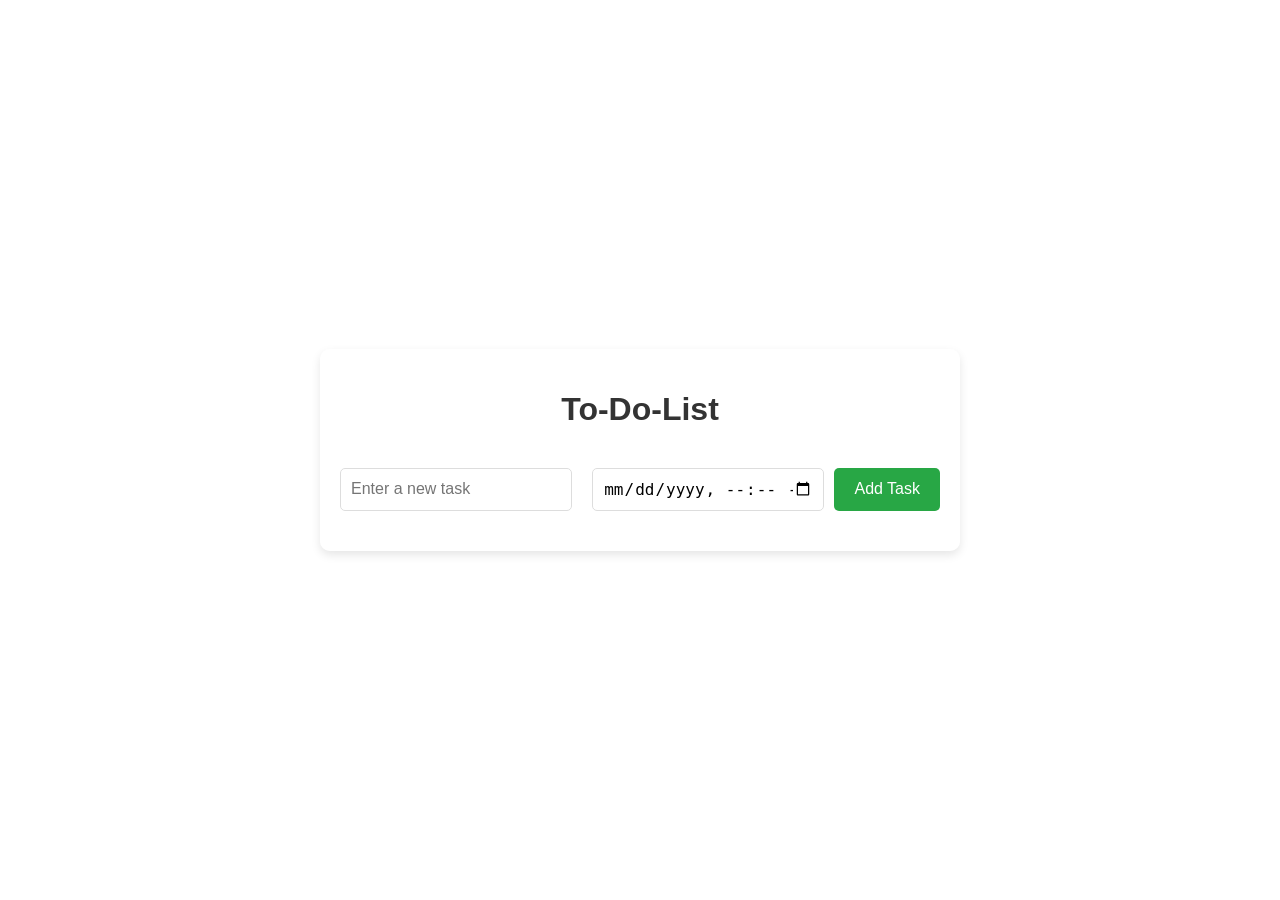
==== index.html @ 43248c17 "Prepare Task 4 for GitHub Pages deployment" ====
<!DOCTYPE html>
<html lang="en">
<head>
    <meta charset="UTF-8">
    <meta name="viewport" content="width=device-width, initial-scale=1.0">
    <title>To-Do App</title>
    <link rel="stylesheet" href="task4.css">
</head>
<body>
    <div class="container">
        <h1>To-Do-List</h1>
        <div class="task-input">
            <input type="text" id="taskInput" placeholder="Enter a new task" /><br>
            
            <input type="datetime-local" id="taskDate" />
            <button id="addTaskBtn">Add Task</button>
        </div>
        <ul id="taskList"></ul>
    </div>
    <script src="task4.js"></script>
</body>
</html>
---- task4.css ----
/* General Body Styling */
body {
    font-family: Arial, sans-serif;
    display: flex;
    justify-content: center;
    align-items: center;
    height: 100vh;
    margin: 0;
    background-image: url('https://img.freepik.com/premium-photo/laptop-with-blue-purple-background-picture-coffee-mug-screen_631068-26189.jpg');
    background-size: cover;
    background-position: center;
    background-attachment: fixed;
    overflow: hidden;
}

/* Main Container */
.container {
    background: rgba(255, 255, 255, 0.8); /* Semi-transparent background */
    padding: 20px;
    border-radius: 10px;
    box-shadow: 0 4px 10px rgba(0, 0, 0, 0.1);
    width: 90%;
    max-width: 600px;
    overflow-y: auto;
    max-height: 90%;
    display: flex;
    flex-direction: column;
    gap: 20px;
}

/* Header Styling */
h1 {
    text-align: center;
    color: #333;
    margin-bottom: 20px;
}

/* Task Input Styling */
.task-input {
    display: flex;
    flex-wrap: wrap;
    gap: 10px;
    justify-content: space-between;
}

.task-input input {
    padding: 10px;
    font-size: 1rem;
    border: 1px solid #ddd;
    border-radius: 5px;
    flex: 1;
    min-width: 100px;
}

.task-input button {
    padding: 10px 20px;
    font-size: 1rem;
    background-color: #28a745;
    color: white;
    border: none;
    border-radius: 5px;
    cursor: pointer;
}

.task-input button:hover {
    background-color: #218838;
}

/* Task List Styling */
#taskList {
    list-style-type: none;
    padding: 0;
    margin: 0;
    display: flex;
    flex-direction: column;
    gap: 10px;
}

/* Individual Task Styling */
.task {
    display: flex;
    justify-content: space-between;
    align-items: center;
    padding: 15px;
    background-color: #f9f9f9;
    border: 1px solid #ddd;
    border-radius: 5px;
    gap: 10px;
    flex-wrap: wrap;
}

.task div {
    flex: 1;
    min-width: 150px;
}

/* Completed Task */
.task.completed div {
    text-decoration: line-through;
    color: #777;
}

/* Actions Button Styling */
.actions {
    display: flex;
    gap: 5px;
}

.actions button {
    padding: 5px 10px;
    border: none;
    border-radius: 5px;
    cursor: pointer;
    font-size: 0.9rem;
}

.actions .complete-btn {
    background-color: #007bff;
    color: white;
}

.actions .update-btn {
    background-color: #ffc107;
    color: white;
}

.actions .delete-btn {
    background-color: #dc3545;
    color: white;
}

.actions button:hover {
    opacity: 0.9;
}

/* Responsive Design */
@media (max-width: 500px) {
    .task-input {
        flex-direction: column;
    }

    .task-input input,
    .task-input button {
        width: 100%;
    }

    .task {
        flex-direction: column;
        align-items: flex-start;
    }

    .actions {
        width: 100%;
        justify-content: space-around;
    }
}
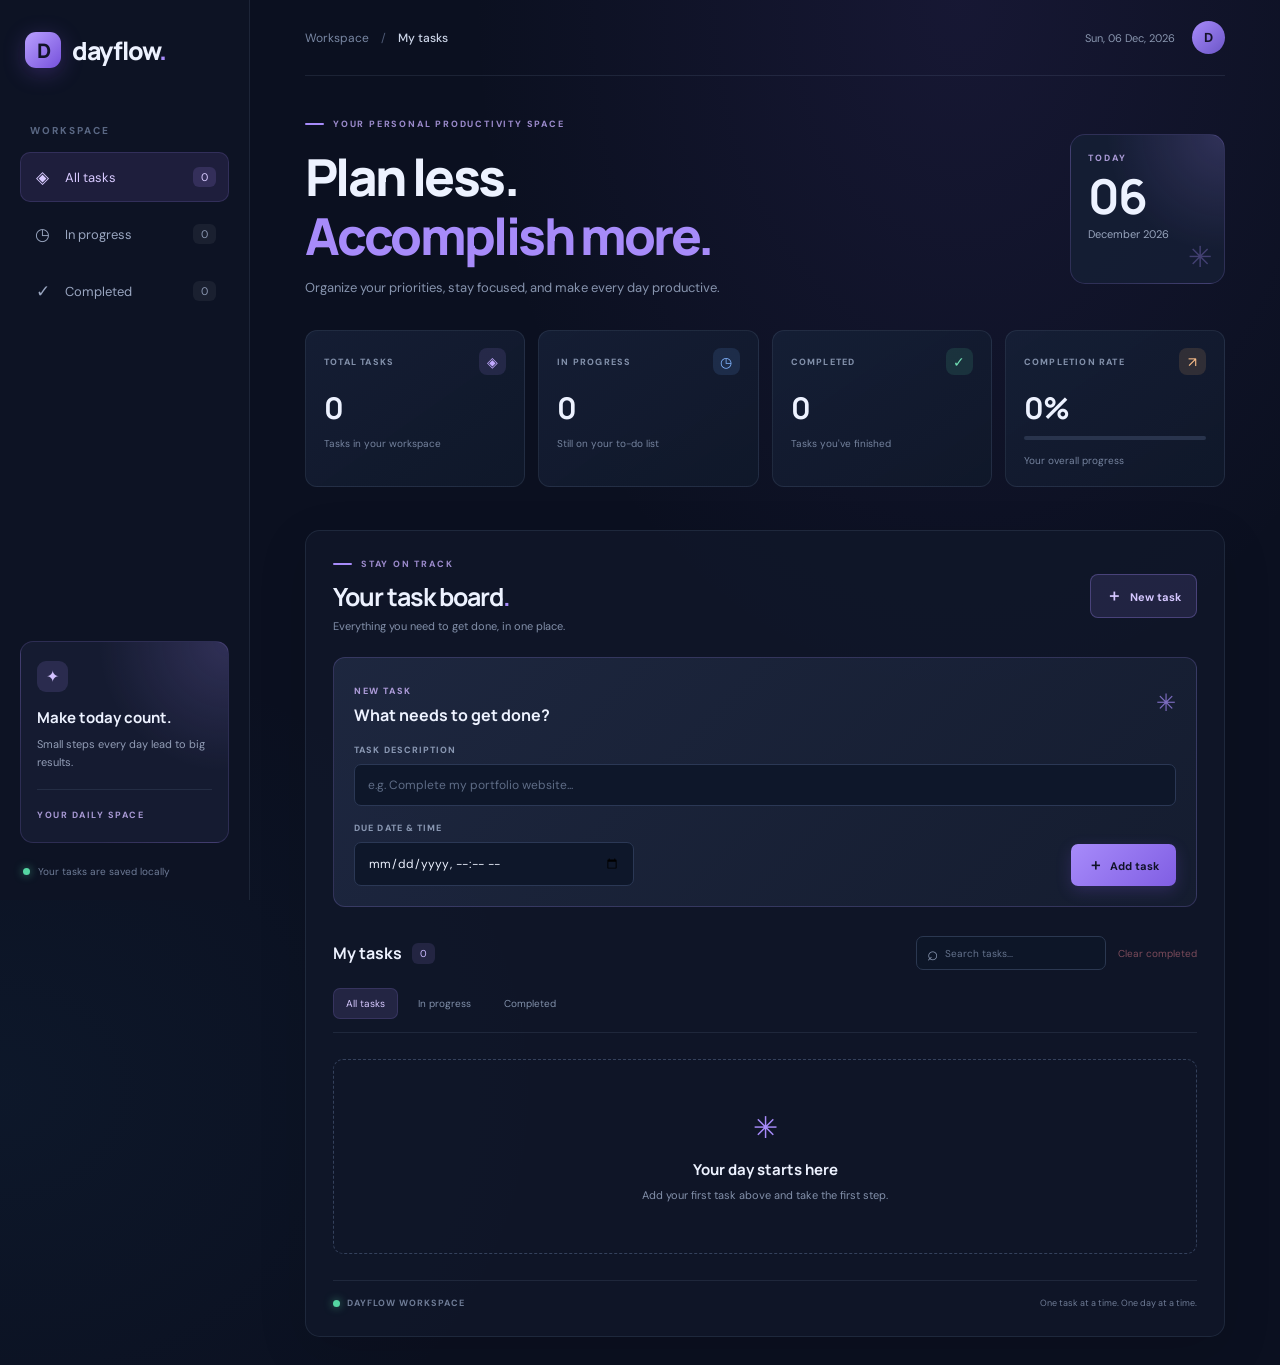
==== commit 544736fc: "Upgrade Task 4 with adaptive DAYFLOW dashboard" ====
--- a/index.html
+++ b/index.html
@@ -1,22 +1,220 @@
+
 <!DOCTYPE html>
 <html lang="en">
 <head>
     <meta charset="UTF-8">
     <meta name="viewport" content="width=device-width, initial-scale=1.0">
-    <title>To-Do App</title>
+    <meta name="theme-color" content="#0b1020">
+    <title>DAYFLOW — Personal Productivity</title>
     <link rel="stylesheet" href="task4.css">
+    <script src="task4.js" defer></script>
 </head>
 <body>
-    <div class="container">
-        <h1>To-Do-List</h1>
-        <div class="task-input">
-            <input type="text" id="taskInput" placeholder="Enter a new task" /><br>
-            
-            <input type="datetime-local" id="taskDate" />
-            <button id="addTaskBtn">Add Task</button>
-        </div>
-        <ul id="taskList"></ul>
+    <div class="app-shell">
+
+        <aside class="sidebar">
+            <a href="#" class="brand">
+                <span class="brand-mark">D</span>
+                <span>dayflow<span class="brand-dot">.</span></span>
+            </a>
+
+            <div class="workspace-label">WORKSPACE</div>
+
+            <nav class="sidebar-nav" aria-label="Task filters">
+                <button class="nav-item active" data-filter="all">
+                    <span class="nav-icon">◈</span>
+                    <span>All tasks</span>
+                    <span class="nav-count" id="allCount">0</span>
+                </button>
+
+                <button class="nav-item" data-filter="active">
+                    <span class="nav-icon">◷</span>
+                    <span>In progress</span>
+                    <span class="nav-count" id="activeCount">0</span>
+                </button>
+
+                <button class="nav-item" data-filter="completed">
+                    <span class="nav-icon">✓</span>
+                    <span>Completed</span>
+                    <span class="nav-count" id="completedCount">0</span>
+                </button>
+            </nav>
+
+            <div class="sidebar-bottom">
+                <div class="focus-card">
+                    <div class="focus-icon">✦</div>
+                    <h3>Make today count.</h3>
+                    <p>Small steps every day lead to big results.</p>
+                    <div class="focus-line"></div>
+                    <span>YOUR DAILY SPACE</span>
+                </div>
+
+                <div class="sidebar-footer">
+                    <span class="status-dot"></span>
+                    Your tasks are saved locally
+                </div>
+            </div>
+        </aside>
+
+        <main class="main-content">
+            <header class="topbar">
+                <div class="breadcrumb">
+                    <span>Workspace</span>
+                    <span class="breadcrumb-divider">/</span>
+                    <strong>My tasks</strong>
+                </div>
+
+                <div class="topbar-right">
+                    <span class="today-label" id="todayLabel"></span>
+                    <div class="avatar">D</div>
+                </div>
+            </header>
+
+            <section class="welcome-section">
+                <div>
+                    <div class="eyebrow">
+                        <span class="eyebrow-line"></span>
+                        YOUR PERSONAL PRODUCTIVITY SPACE
+                    </div>
+                    <h1>Plan less.<br><span>Accomplish more.</span></h1>
+                    <p class="welcome-description">
+                        Organize your priorities, stay focused, and make every day productive.
+                    </p>
+                </div>
+
+                <div class="date-card">
+                    <span class="date-card-label">TODAY</span>
+                    <strong id="dateDay">--</strong>
+                    <span id="dateMonth">Loading date...</span>
+                    <div class="date-card-decoration">✳</div>
+                </div>
+            </section>
+
+            <section class="stats-grid" aria-label="Task statistics">
+                <article class="stat-card">
+                    <div class="stat-top">
+                        <span class="stat-label">TOTAL TASKS</span>
+                        <span class="stat-icon purple">◈</span>
+                    </div>
+                    <strong id="totalTasks">0</strong>
+                    <span class="stat-caption">Tasks in your workspace</span>
+                </article>
+
+                <article class="stat-card">
+                    <div class="stat-top">
+                        <span class="stat-label">IN PROGRESS</span>
+                        <span class="stat-icon blue">◷</span>
+                    </div>
+                    <strong id="pendingTasks">0</strong>
+                    <span class="stat-caption">Still on your to-do list</span>
+                </article>
+
+                <article class="stat-card">
+                    <div class="stat-top">
+                        <span class="stat-label">COMPLETED</span>
+                        <span class="stat-icon green">✓</span>
+                    </div>
+                    <strong id="doneTasks">0</strong>
+                    <span class="stat-caption">Tasks you've finished</span>
+                </article>
+
+                <article class="stat-card progress-stat">
+                    <div class="stat-top">
+                        <span class="stat-label">COMPLETION RATE</span>
+                        <span class="stat-icon orange">↗</span>
+                    </div>
+                    <strong id="completionRate">0%</strong>
+                    <div class="progress-track">
+                        <div class="progress-fill" id="progressFill"></div>
+                    </div>
+                    <span class="stat-caption">Your overall progress</span>
+                </article>
+            </section>
+
+            <section class="task-workspace">
+                <div class="section-heading">
+                    <div>
+                        <div class="eyebrow">
+                            <span class="eyebrow-line"></span>
+                            STAY ON TRACK
+                        </div>
+                        <h2>Your task board<span class="heading-period">.</span></h2>
+                        <p>Everything you need to get done, in one place.</p>
+                    </div>
+
+                    <button class="add-new-btn" id="focusInputBtn">
+                        <span>＋</span> New task
+                    </button>
+                </div>
+
+                <form class="task-form" id="taskForm">
+                    <div class="form-heading">
+                        <div>
+                            <span class="form-kicker" id="formKicker">NEW TASK</span>
+                            <h3 id="formTitle">What needs to get done?</h3>
+                        </div>
+                        <span class="form-sparkle">✳</span>
+                    </div>
+
+                    <label for="taskInput">TASK DESCRIPTION</label>
+                    <input
+                        type="text"
+                        id="taskInput"
+                        maxlength="120"
+                        placeholder="e.g. Complete my portfolio website..."
+                        autocomplete="off"
+                        required
+                    >
+
+                    <div class="form-bottom">
+                        <div class="date-input-group">
+                            <label for="taskDate">DUE DATE & TIME</label>
+                            <input type="datetime-local" id="taskDate" required>
+                        </div>
+
+                        <div class="form-actions">
+                            <button type="button" class="cancel-btn" id="cancelEditBtn" hidden>
+                                Cancel
+                            </button>
+                            <button type="submit" class="submit-btn" id="addTaskBtn">
+                                <span>＋</span> Add task
+                            </button>
+                        </div>
+                    </div>
+                </form>
+
+                <div class="list-toolbar">
+                    <div class="list-title">
+                        <h3>My tasks</h3>
+                        <span class="task-total-pill" id="visibleCount">0</span>
+                    </div>
+
+                    <div class="toolbar-controls">
+                        <div class="search-box">
+                            <span>⌕</span>
+                            <input type="search" id="searchInput" placeholder="Search tasks...">
+                        </div>
+
+                        <button class="clear-btn" id="clearCompletedBtn">
+                            Clear completed
+                        </button>
+                    </div>
+                </div>
+
+                <div class="filter-tabs" id="filterTabs">
+                    <button class="filter-tab active" data-filter="all">All tasks</button>
+                    <button class="filter-tab" data-filter="active">In progress</button>
+                    <button class="filter-tab" data-filter="completed">Completed</button>
+                </div>
+
+                <ul id="taskList" class="task-list" aria-live="polite"></ul>
+
+                <div class="workspace-footer">
+                    <span><span class="footer-dot"></span> DAYFLOW WORKSPACE</span>
+                    <span>One task at a time. One day at a time.</span>
+                </div>
+            </section>
+        </main>
     </div>
-    <script src="task4.js"></script>
 </body>
 </html>
--- a/task4.css
+++ b/task4.css
@@ -1,156 +1,1145 @@
-/* General Body Styling */
+
+@import url('https://fonts.googleapis.com/css2?family=DM+Sans:wght@400;500;600;700;800&family=Manrope:wght@400;500;600;700;800&display=swap');
+
+:root {
+    --bg: #0b1020;
+    --sidebar: #0e1425;
+    --panel: #111a2e;
+    --panel-light: #162139;
+    --border: rgba(151, 169, 207, 0.12);
+    --text: #edf2ff;
+    --muted: #8491ad;
+    --purple: #a78bfa;
+    --purple-bright: #8b5cf6;
+    --green: #55d6a3;
+    --blue: #70a7ff;
+    --orange: #ffb66d;
+    --danger: #ff7885;
+}
+
+* {
+    box-sizing: border-box;
+    margin: 0;
+    padding: 0;
+}
+
 body {
-    font-family: Arial, sans-serif;
-    display: flex;
-    justify-content: center;
-    align-items: center;
+    min-height: 100vh;
+    background:
+        radial-gradient(ellipse at 75% 0%, rgba(101, 73, 184, 0.13), transparent 36%),
+        radial-gradient(ellipse at 0% 80%, rgba(39, 112, 160, 0.08), transparent 30%),
+        var(--bg);
+    color: var(--text);
+    font-family: 'DM Sans', sans-serif;
+}
+
+button, input {
+    font: inherit;
+}
+
+button {
+    cursor: pointer;
+}
+
+button:focus-visible,
+input:focus-visible {
+    outline: 2px solid var(--purple);
+    outline-offset: 3px;
+}
+
+.app-shell {
+    display: grid;
+    grid-template-columns: 250px minmax(0, 1fr);
+    min-height: 100vh;
+}
+
+/* SIDEBAR */
+
+.sidebar {
+    min-height: 100vh;
+    background: rgba(14, 20, 37, 0.94);
+    border-right: 1px solid var(--border);
+    padding: 32px 20px 22px;
+    display: flex;
+    flex-direction: column;
+    position: sticky;
+    top: 0;
     height: 100vh;
-    margin: 0;
-    background-image: url('https://img.freepik.com/premium-photo/laptop-with-blue-purple-background-picture-coffee-mug-screen_631068-26189.jpg');
-    background-size: cover;
-    background-position: center;
-    background-attachment: fixed;
+}
+
+.brand {
+    display: flex;
+    align-items: center;
+    gap: 11px;
+    color: var(--text);
+    text-decoration: none;
+    font-family: 'Manrope', sans-serif;
+    font-size: 25px;
+    font-weight: 800;
+    letter-spacing: -1.3px;
+    margin: 0 0 56px 5px;
+}
+
+.brand-mark {
+    width: 36px;
+    height: 36px;
+    border-radius: 11px;
+    background: linear-gradient(135deg, #b9a0ff, #7651db);
+    color: #111329;
+    display: grid;
+    place-items: center;
+    font-size: 20px;
+    box-shadow: 0 5px 22px rgba(139, 92, 246, 0.28);
+}
+
+.brand-dot {
+    color: var(--purple);
+}
+
+.workspace-label {
+    color: #596783;
+    font-size: 10px;
+    font-weight: 800;
+    letter-spacing: 2px;
+    margin: 0 0 15px 10px;
+}
+
+.sidebar-nav {
+    display: flex;
+    flex-direction: column;
+    gap: 7px;
+}
+
+.nav-item {
+    width: 100%;
+    display: flex;
+    align-items: center;
+    gap: 13px;
+    border: 1px solid transparent;
+    border-radius: 10px;
+    padding: 13px 12px;
+    background: transparent;
+    color: #99a6c0;
+    text-align: left;
+    font-size: 13px;
+    transition: 0.2s ease;
+}
+
+.nav-item:hover {
+    background: rgba(255, 255, 255, 0.035);
+    color: white;
+}
+
+.nav-item.active {
+    background: rgba(155, 124, 245, 0.12);
+    border-color: rgba(167, 139, 250, 0.15);
+    color: #d7c9ff;
+}
+
+.nav-icon {
+    width: 19px;
+    font-size: 17px;
+    text-align: center;
+}
+
+.nav-count {
+    margin-left: auto;
+    font-size: 11px;
+    color: #8996b0;
+    background: rgba(255, 255, 255, 0.055);
+    padding: 3px 8px;
+    border-radius: 6px;
+}
+
+.nav-item.active .nav-count {
+    color: #d8caff;
+    background: rgba(167, 139, 250, 0.16);
+}
+
+.sidebar-bottom {
+    margin-top: auto;
+}
+
+.focus-card {
+    padding: 19px 16px;
+    border: 1px solid rgba(167, 139, 250, 0.17);
+    border-radius: 13px;
+    background:
+        radial-gradient(circle at 100% 0%, rgba(167, 139, 250, 0.19), transparent 45%),
+        #151b31;
+}
+
+.focus-icon {
+    width: 31px;
+    height: 31px;
+    display: grid;
+    place-items: center;
+    border-radius: 9px;
+    color: #d3c2ff;
+    background: rgba(167, 139, 250, 0.15);
+    margin-bottom: 15px;
+}
+
+.focus-card h3 {
+    font-family: 'Manrope', sans-serif;
+    font-size: 15px;
+    margin-bottom: 7px;
+}
+
+.focus-card p {
+    font-size: 11px;
+    color: #929db6;
+    line-height: 1.7;
+}
+
+.focus-line {
+    height: 1px;
+    background: var(--border);
+    margin: 17px 0 12px;
+}
+
+.focus-card > span {
+    font-size: 9px;
+    letter-spacing: 1.5px;
+    color: #a99ad5;
+    font-weight: 700;
+}
+
+.sidebar-footer {
+    margin: 22px 0 0 3px;
+    color: #6f7d98;
+    font-size: 10px;
+    display: flex;
+    align-items: center;
+    gap: 8px;
+}
+
+.status-dot,
+.footer-dot {
+    width: 7px;
+    height: 7px;
+    border-radius: 50%;
+    background: var(--green);
+    box-shadow: 0 0 9px rgba(85, 214, 163, 0.6);
+}
+
+/* MAIN CONTENT */
+
+.main-content {
+    min-width: 0;
+    max-width: 1450px;
+    width: 100%;
+    margin: 0 auto;
+    padding: 0 55px 28px;
+}
+
+.topbar {
+    height: 76px;
+    display: flex;
+    justify-content: space-between;
+    align-items: center;
+    border-bottom: 1px solid var(--border);
+}
+
+.breadcrumb {
+    display: flex;
+    gap: 12px;
+    align-items: center;
+    font-size: 12px;
+    color: #7886a2;
+}
+
+.breadcrumb-divider {
+    color: #4e5a75;
+}
+
+.breadcrumb strong {
+    color: #cdd6e9;
+    font-weight: 500;
+}
+
+.topbar-right {
+    display: flex;
+    align-items: center;
+    gap: 17px;
+}
+
+.today-label {
+    font-size: 11px;
+    color: #8996af;
+}
+
+.avatar {
+    width: 33px;
+    height: 33px;
+    display: grid;
+    place-items: center;
+    border-radius: 50%;
+    background: linear-gradient(135deg, #a78bfa, #6b55c7);
+    color: #15132a;
+    font-weight: 800;
+    font-size: 13px;
+}
+
+.welcome-section {
+    padding: 42px 0 31px;
+    display: flex;
+    align-items: center;
+    justify-content: space-between;
+    gap: 25px;
+}
+
+.eyebrow {
+    display: flex;
+    align-items: center;
+    gap: 9px;
+    color: #9b8acb;
+    font-size: 9px;
+    letter-spacing: 1.8px;
+    font-weight: 800;
+}
+
+.eyebrow-line {
+    width: 19px;
+    height: 2px;
+    background: var(--purple);
+    border-radius: 5px;
+}
+
+.welcome-section h1 {
+    font-family: 'Manrope', sans-serif;
+    font-size: clamp(34px, 4.2vw, 51px);
+    line-height: 1.16;
+    letter-spacing: -2.6px;
+    margin: 17px 0 12px;
+    font-weight: 800;
+}
+
+.welcome-section h1 span {
+    color: var(--purple);
+}
+
+.welcome-description {
+    font-size: 13px;
+    line-height: 1.7;
+    color: #8794ae;
+}
+
+.date-card {
+    width: 155px;
+    height: 150px;
+    flex-shrink: 0;
+    padding: 17px;
+    border: 1px solid rgba(167, 139, 250, 0.18);
+    border-radius: 15px;
+    background:
+        radial-gradient(circle at 100% 0%, rgba(167, 139, 250, 0.19), transparent 55%),
+        rgba(22, 31, 53, 0.85);
+    display: flex;
+    flex-direction: column;
+    position: relative;
     overflow: hidden;
 }
 
-/* Main Container */
-.container {
-    background: rgba(255, 255, 255, 0.8); /* Semi-transparent background */
+.date-card-label {
+    color: #a99ad5;
+    font-size: 9px;
+    letter-spacing: 2px;
+    font-weight: 800;
+}
+
+.date-card strong {
+    font-family: 'Manrope', sans-serif;
+    font-size: 48px;
+    letter-spacing: -2px;
+    margin-top: 8px;
+    line-height: 1;
+}
+
+.date-card > span:nth-of-type(2) {
+    color: #98a5bd;
+    font-size: 11px;
+    margin-top: 7px;
+}
+
+.date-card-decoration {
+    position: absolute;
+    right: 12px;
+    bottom: 7px;
+    font-size: 29px;
+    color: rgba(167, 139, 250, 0.32);
+}
+
+/* STATISTICS */
+
+.stats-grid {
+    display: grid;
+    grid-template-columns: repeat(4, minmax(0, 1fr));
+    gap: 13px;
+    margin-bottom: 43px;
+}
+
+.stat-card {
+    min-height: 130px;
+    padding: 17px 18px;
+    border-radius: 12px;
+    border: 1px solid var(--border);
+    background: linear-gradient(145deg, rgba(22, 32, 55, 0.88), rgba(16, 24, 42, 0.94));
+    transition: transform 0.2s ease, border-color 0.2s ease;
+}
+
+.stat-card:hover {
+    transform: translateY(-3px);
+    border-color: rgba(167, 139, 250, 0.28);
+}
+
+.stat-top {
+    display: flex;
+    align-items: center;
+    justify-content: space-between;
+}
+
+.stat-label {
+    color: #8290aa;
+    font-size: 9px;
+    letter-spacing: 1.2px;
+    font-weight: 800;
+}
+
+.stat-icon {
+    width: 27px;
+    height: 27px;
+    display: grid;
+    place-items: center;
+    border-radius: 8px;
+    font-size: 14px;
+}
+
+.purple {
+    color: #c2aaff;
+    background: rgba(167, 139, 250, 0.13);
+}
+
+.blue {
+    color: #82b5ff;
+    background: rgba(112, 167, 255, 0.13);
+}
+
+.green {
+    color: #72e2b5;
+    background: rgba(85, 214, 163, 0.13);
+}
+
+.orange {
+    color: #ffc18b;
+    background: rgba(255, 182, 109, 0.13);
+}
+
+.stat-card > strong {
+    display: block;
+    font-family: 'Manrope', sans-serif;
+    font-size: 30px;
+    margin: 12px 0 3px;
+    letter-spacing: -1px;
+}
+
+.stat-caption {
+    font-size: 10px;
+    color: #75839e;
+}
+
+.progress-track {
+    height: 4px;
+    background: #29344d;
+    border-radius: 10px;
+    margin: 8px 0 8px;
+    overflow: hidden;
+}
+
+.progress-fill {
+    width: 0%;
+    height: 100%;
+    background: linear-gradient(90deg, #a78bfa, #55d6a3);
+    border-radius: inherit;
+    transition: width 0.35s ease;
+}
+
+.progress-stat > strong {
+    margin-bottom: 0;
+}
+
+/* TASK WORKSPACE */
+
+.task-workspace {
+    padding: 27px;
+    border: 1px solid var(--border);
+    border-radius: 15px;
+    background: rgba(16, 24, 42, 0.82);
+    box-shadow: 0 15px 50px rgba(0, 0, 0, 0.12);
+}
+
+.section-heading {
+    display: flex;
+    justify-content: space-between;
+    align-items: center;
+    gap: 15px;
+    margin-bottom: 24px;
+}
+
+.section-heading h2 {
+    font-family: 'Manrope', sans-serif;
+    font-size: 25px;
+    letter-spacing: -1px;
+    margin: 9px 0 5px;
+}
+
+.heading-period {
+    color: var(--purple);
+}
+
+.section-heading p {
+    font-size: 11px;
+    color: #8390aa;
+}
+
+.add-new-btn {
+    border: 1px solid rgba(167, 139, 250, 0.3);
+    background: rgba(167, 139, 250, 0.12);
+    color: #d5c7ff;
+    padding: 10px 15px;
+    border-radius: 8px;
+    font-size: 11px;
+    font-weight: 700;
+    transition: 0.2s ease;
+}
+
+.add-new-btn:hover {
+    background: rgba(167, 139, 250, 0.22);
+}
+
+.add-new-btn span {
+    font-size: 16px;
+    margin-right: 5px;
+}
+
+/* TASK FORM */
+
+.task-form {
     padding: 20px;
+    background: linear-gradient(135deg, rgba(32, 42, 68, 0.85), rgba(22, 30, 50, 0.85));
+    border: 1px solid rgba(167, 139, 250, 0.2);
+    border-radius: 12px;
+    margin-bottom: 29px;
+}
+
+.form-heading {
+    display: flex;
+    justify-content: space-between;
+    align-items: center;
+    margin-bottom: 18px;
+}
+
+.form-kicker {
+    font-size: 9px;
+    color: #ac9bd8;
+    font-weight: 800;
+    letter-spacing: 1.6px;
+}
+
+.form-heading h3 {
+    font-family: 'Manrope', sans-serif;
+    font-size: 16px;
+    margin-top: 5px;
+}
+
+.form-sparkle {
+    font-size: 24px;
+    color: rgba(167, 139, 250, 0.7);
+}
+
+.task-form label {
+    display: block;
+    font-size: 9px;
+    font-weight: 800;
+    color: #8997b2;
+    letter-spacing: 1.1px;
+    margin-bottom: 8px;
+}
+
+.task-form input {
+    width: 100%;
+    min-width: 0;
+    background: #0e172a;
+    color: var(--text);
+    border: 1px solid #2b3855;
+    border-radius: 7px;
+    padding: 12px 13px;
+    font-size: 12px;
+    transition: border-color 0.2s ease;
+}
+
+.task-form input::placeholder {
+    color: #5e6c86;
+}
+
+.task-form input:focus {
+    outline: none;
+    border-color: var(--purple);
+}
+
+.form-bottom {
+    display: flex;
+    justify-content: space-between;
+    align-items: end;
+    gap: 15px;
+    margin-top: 16px;
+}
+
+.date-input-group {
+    width: min(280px, 55%);
+}
+
+.form-actions {
+    display: flex;
+    align-items: center;
+    gap: 9px;
+}
+
+.submit-btn,
+.cancel-btn {
+    border-radius: 7px;
+    padding: 11px 17px;
+    font-size: 11px;
+    font-weight: 700;
+    transition: 0.2s ease;
+}
+
+.submit-btn {
+    border: 0;
+    background: linear-gradient(135deg, #a78bfa, #805ee3);
+    color: #111329;
+    box-shadow: 0 5px 16px rgba(139, 92, 246, 0.2);
+}
+
+.submit-btn:hover {
+    filter: brightness(1.12);
+    transform: translateY(-1px);
+}
+
+.submit-btn span {
+    font-size: 15px;
+    margin-right: 4px;
+}
+
+.cancel-btn {
+    color: #a8b3c9;
+    background: transparent;
+    border: 1px solid #39455e;
+}
+
+.cancel-btn:hover {
+    background: rgba(255, 255, 255, 0.05);
+}
+
+/* TOOLBAR AND FILTERS */
+
+.list-toolbar {
+    display: flex;
+    justify-content: space-between;
+    align-items: center;
+    gap: 15px;
+    margin-bottom: 18px;
+}
+
+.list-title {
+    display: flex;
+    align-items: center;
+    gap: 10px;
+}
+
+.list-title h3 {
+    font-family: 'Manrope', sans-serif;
+    font-size: 16px;
+}
+
+.task-total-pill {
+    min-width: 23px;
+    padding: 4px 7px;
+    text-align: center;
+    color: #cbbaff;
+    background: rgba(167, 139, 250, 0.13);
+    border-radius: 6px;
+    font-size: 10px;
+}
+
+.toolbar-controls {
+    display: flex;
+    align-items: center;
+    gap: 12px;
+}
+
+.search-box {
+    height: 34px;
+    width: 190px;
+    padding: 0 10px;
+    display: flex;
+    align-items: center;
+    gap: 7px;
+    border: 1px solid #2b3851;
+    background: #0d1628;
+    border-radius: 7px;
+}
+
+.search-box > span {
+    font-size: 19px;
+    color: #8896b0;
+}
+
+.search-box input {
+    width: 100%;
+    min-width: 0;
+    border: none;
+    outline: none;
+    color: var(--text);
+    background: transparent;
+    font-size: 10px;
+}
+
+.search-box input::placeholder {
+    color: #65738d;
+}
+
+.clear-btn {
+    border: none;
+    background: transparent;
+    color: #ff8d9a;
+    font-size: 10px;
+    transition: 0.2s ease;
+}
+
+.clear-btn:hover {
+    color: #ffb0b8;
+}
+
+.filter-tabs {
+    display: flex;
+    gap: 7px;
+    padding-bottom: 13px;
+    border-bottom: 1px solid var(--border);
+}
+
+.filter-tab {
+    border: 1px solid transparent;
+    background: transparent;
+    color: #8190aa;
+    padding: 8px 12px;
+    border-radius: 7px;
+    font-size: 10px;
+    transition: 0.2s ease;
+}
+
+.filter-tab:hover {
+    color: white;
+    background: rgba(255, 255, 255, 0.04);
+}
+
+.filter-tab.active {
+    color: #d7c9ff;
+    background: rgba(167, 139, 250, 0.13);
+    border-color: rgba(167, 139, 250, 0.15);
+}
+
+/* TASK ITEMS */
+
+.task-list {
+    list-style: none;
+    display: flex;
+    flex-direction: column;
+    gap: 9px;
+    padding-top: 13px;
+}
+
+.task-item {
+    display: flex;
+    align-items: center;
+    gap: 13px;
+    padding: 14px;
+    border: 1px solid rgba(151, 169, 207, 0.11);
+    border-radius: 9px;
+    background: rgba(23, 34, 56, 0.66);
+    transition: 0.2s ease;
+    animation: taskEnter 0.25s ease both;
+}
+
+@keyframes taskEnter {
+    from {
+        opacity: 0;
+        transform: translateY(6px);
+    }
+    to {
+        opacity: 1;
+        transform: translateY(0);
+    }
+}
+
+.task-item:hover {
+    border-color: rgba(167, 139, 250, 0.25);
+    background: rgba(29, 41, 67, 0.85);
+}
+
+.task-check {
+    width: 19px;
+    height: 19px;
+    flex-shrink: 0;
+    border: 1px solid #63718d;
+    border-radius: 6px;
+    background: transparent;
+    color: #0e1725;
+    display: grid;
+    place-items: center;
+    font-size: 12px;
+    transition: 0.2s ease;
+}
+
+.task-check:hover {
+    border-color: var(--green);
+}
+
+.task-item.completed .task-check {
+    background: var(--green);
+    border-color: var(--green);
+}
+
+.task-details {
+    min-width: 0;
+    flex: 1;
+}
+
+.task-name {
+    color: #e0e7f6;
+    font-size: 12px;
+    font-weight: 600;
+    line-height: 1.5;
+    overflow-wrap: anywhere;
+}
+
+.task-date {
+    margin-top: 5px;
+    color: #8491ab;
+    font-size: 10px;
+}
+
+.task-date.overdue {
+    color: var(--danger);
+}
+
+.task-item.completed .task-name {
+    color: #7e8ba4;
+    text-decoration: line-through;
+}
+
+.task-item.completed .task-date {
+    color: #68758e;
+}
+
+.task-badge {
+    flex-shrink: 0;
+    padding: 5px 8px;
+    border-radius: 5px;
+    font-size: 9px;
+    font-weight: 700;
+}
+
+.badge-active {
+    color: #a9caff;
+    background: rgba(112, 167, 255, 0.12);
+}
+
+.badge-overdue {
+    color: #ff9aa5;
+    background: rgba(255, 120, 133, 0.12);
+}
+
+.badge-completed {
+    color: #7ce5b9;
+    background: rgba(85, 214, 163, 0.12);
+}
+
+.task-actions {
+    display: flex;
+    align-items: center;
+    gap: 5px;
+}
+
+.task-action {
+    border: 1px solid transparent;
+    background: transparent;
+    color: #8e9bb5;
+    border-radius: 6px;
+    padding: 7px 9px;
+    font-size: 10px;
+    transition: 0.2s ease;
+}
+
+.task-action:hover {
+    background: rgba(255, 255, 255, 0.06);
+    color: white;
+}
+
+.task-action.delete:hover {
+    color: #ff8e9a;
+    background: rgba(255, 120, 133, 0.1);
+}
+
+.empty-state {
+    text-align: center;
+    padding: 48px 15px;
+    border: 1px dashed #34415c;
     border-radius: 10px;
-    box-shadow: 0 4px 10px rgba(0, 0, 0, 0.1);
-    width: 90%;
-    max-width: 600px;
-    overflow-y: auto;
-    max-height: 90%;
-    display: flex;
-    flex-direction: column;
-    gap: 20px;
-}
-
-/* Header Styling */
-h1 {
-    text-align: center;
-    color: #333;
-    margin-bottom: 20px;
-}
-
-/* Task Input Styling */
-.task-input {
-    display: flex;
-    flex-wrap: wrap;
+    margin-top: 13px;
+}
+
+.empty-icon {
+    font-size: 30px;
+    color: #a78bfa;
+    margin-bottom: 12px;
+}
+
+.empty-state h3 {
+    font-family: 'Manrope', sans-serif;
+    font-size: 15px;
+    margin-bottom: 7px;
+}
+
+.empty-state p {
+    color: #8390aa;
+    font-size: 11px;
+    line-height: 1.6;
+}
+
+.workspace-footer {
+    display: flex;
+    justify-content: space-between;
     gap: 10px;
-    justify-content: space-between;
-}
-
-.task-input input {
-    padding: 10px;
-    font-size: 1rem;
-    border: 1px solid #ddd;
-    border-radius: 5px;
-    flex: 1;
-    min-width: 100px;
-}
-
-.task-input button {
-    padding: 10px 20px;
-    font-size: 1rem;
-    background-color: #28a745;
-    color: white;
-    border: none;
-    border-radius: 5px;
-    cursor: pointer;
-}
-
-.task-input button:hover {
-    background-color: #218838;
-}
-
-/* Task List Styling */
-#taskList {
-    list-style-type: none;
-    padding: 0;
-    margin: 0;
-    display: flex;
-    flex-direction: column;
-    gap: 10px;
-}
-
-/* Individual Task Styling */
-.task {
-    display: flex;
-    justify-content: space-between;
-    align-items: center;
-    padding: 15px;
-    background-color: #f9f9f9;
-    border: 1px solid #ddd;
-    border-radius: 5px;
-    gap: 10px;
-    flex-wrap: wrap;
-}
-
-.task div {
-    flex: 1;
-    min-width: 150px;
-}
-
-/* Completed Task */
-.task.completed div {
-    text-decoration: line-through;
-    color: #777;
-}
-
-/* Actions Button Styling */
-.actions {
-    display: flex;
-    gap: 5px;
-}
-
-.actions button {
-    padding: 5px 10px;
-    border: none;
-    border-radius: 5px;
-    cursor: pointer;
-    font-size: 0.9rem;
-}
-
-.actions .complete-btn {
-    background-color: #007bff;
-    color: white;
-}
-
-.actions .update-btn {
-    background-color: #ffc107;
-    color: white;
-}
-
-.actions .delete-btn {
-    background-color: #dc3545;
-    color: white;
-}
-
-.actions button:hover {
-    opacity: 0.9;
-}
-
-/* Responsive Design */
-@media (max-width: 500px) {
-    .task-input {
+    margin-top: 26px;
+    padding-top: 16px;
+    border-top: 1px solid var(--border);
+    color: #6f7c96;
+    font-size: 9px;
+}
+
+.workspace-footer > span:first-child {
+    display: flex;
+    align-items: center;
+    gap: 7px;
+    letter-spacing: 1px;
+    font-weight: 700;
+}
+
+/* RESPONSIVE */
+
+@media (max-width: 1100px) {
+    .main-content {
+        padding-left: 30px;
+        padding-right: 30px;
+    }
+
+    .stats-grid {
+        grid-template-columns: repeat(2, minmax(0, 1fr));
+    }
+}
+
+@media (max-width: 760px) {
+    .app-shell {
+        grid-template-columns: 1fr;
+    }
+
+    .sidebar {
+        min-height: auto;
+        height: auto;
+        position: relative;
+        padding: 15px 18px;
+        border-right: none;
+        border-bottom: 1px solid var(--border);
+    }
+
+    .brand {
+        margin: 0 0 15px;
+        font-size: 22px;
+    }
+
+    .workspace-label,
+    .sidebar-bottom {
+        display: none;
+    }
+
+    .sidebar-nav {
+        flex-direction: row;
+        gap: 6px;
+        overflow-x: auto;
+    }
+
+    .nav-item {
+        justify-content: center;
+        padding: 10px 12px;
+        white-space: nowrap;
+        gap: 7px;
+    }
+
+    .nav-count {
+        margin-left: 0;
+    }
+
+    .main-content {
+        padding: 0 18px 25px;
+    }
+
+    .topbar {
+        height: 59px;
+    }
+
+    .welcome-section {
+        padding: 30px 0 24px;
+    }
+
+    .welcome-section h1 {
+        font-size: 37px;
+    }
+
+    .date-card {
+        width: 115px;
+        height: 125px;
+        padding: 13px;
+    }
+
+    .date-card strong {
+        font-size: 39px;
+    }
+
+    .stats-grid {
+        gap: 9px;
+        margin-bottom: 27px;
+    }
+
+    .stat-card {
+        min-height: 120px;
+        padding: 13px;
+    }
+
+    .task-workspace {
+        padding: 18px 14px;
+    }
+}
+
+@media (max-width: 520px) {
+    .welcome-section {
+        align-items: flex-start;
+    }
+
+    .welcome-section h1 {
+        font-size: 32px;
+        letter-spacing: -1.6px;
+    }
+
+    .welcome-description {
+        font-size: 11px;
+        max-width: 230px;
+    }
+
+    .date-card {
+        width: 92px;
+        height: 110px;
+        padding: 11px;
+    }
+
+    .date-card strong {
+        font-size: 34px;
+    }
+
+    .date-card > span:nth-of-type(2) {
+        font-size: 9px;
+    }
+
+    .stats-grid {
+        grid-template-columns: repeat(2, minmax(0, 1fr));
+    }
+
+    .section-heading {
+        align-items: flex-start;
+    }
+
+    .section-heading h2 {
+        font-size: 21px;
+    }
+
+    .add-new-btn {
+        padding: 9px 10px;
+        white-space: nowrap;
+    }
+
+    .form-bottom {
         flex-direction: column;
-    }
-
-    .task-input input,
-    .task-input button {
+        align-items: stretch;
+    }
+
+    .date-input-group {
         width: 100%;
     }
 
-    .task {
+    .form-actions {
+        justify-content: flex-end;
+    }
+
+    .list-toolbar {
         flex-direction: column;
-        align-items: flex-start;
-    }
-
-    .actions {
-        width: 100%;
-        justify-content: space-around;
-    }
-}
+        align-items: stretch;
+    }
+
+    .toolbar-controls {
+        justify-content: space-between;
+    }
+
+    .search-box {
+        width: min(100%, 220px);
+    }
+
+    .task-item {
+        flex-wrap: wrap;
+        gap: 10px;
+    }
+
+    .task-details {
+        width: calc(100% - 35px);
+    }
+
+    .task-badge {
+        margin-left: 29px;
+    }
+
+    .task-actions {
+        margin-left: auto;
+    }
+
+    .workspace-footer {
+        flex-direction: column;
+    }
+}
+
+@media (max-width: 360px) {
+    .nav-item {
+        font-size: 10px;
+        padding: 9px 8px;
+    }
+
+    .nav-icon {
+        display: none;
+    }
+
+    .welcome-section h1 {
+        font-size: 28px;
+    }
+
+    .date-card {
+        width: 80px;
+    }
+}
